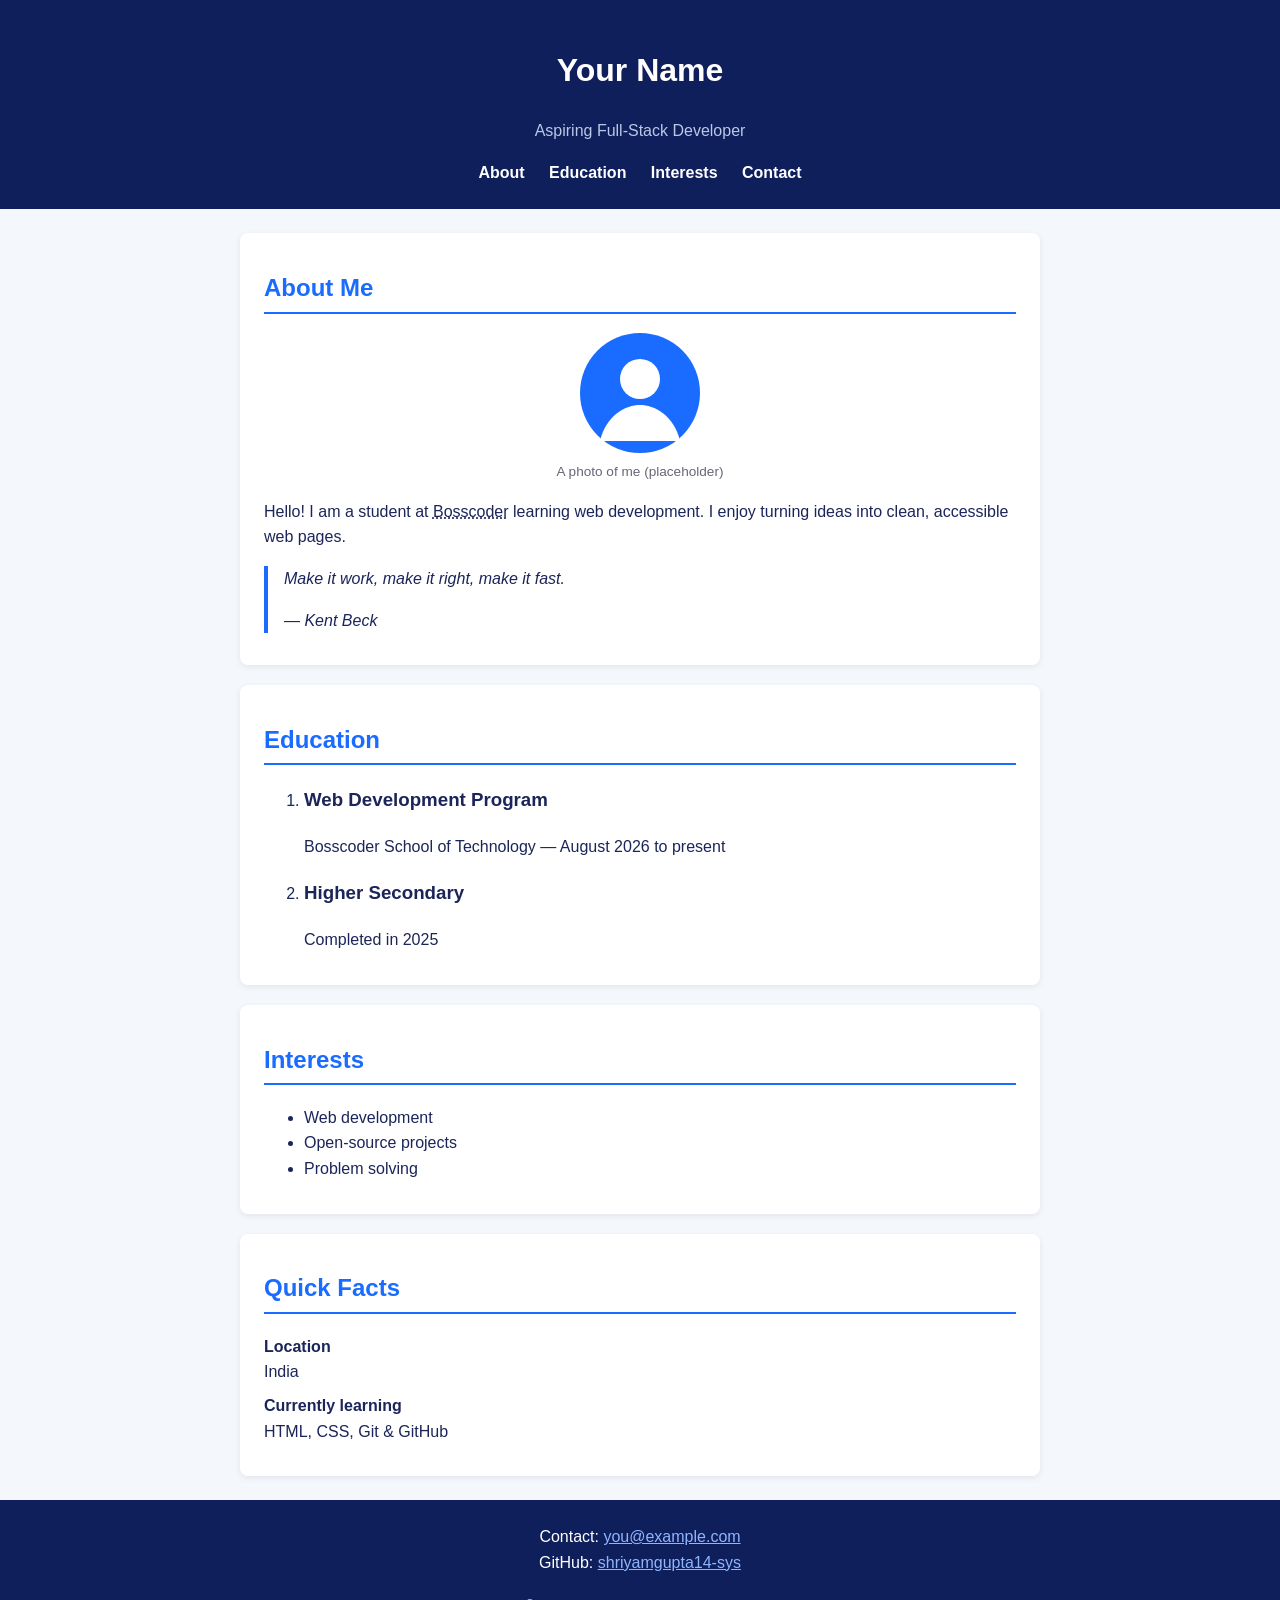
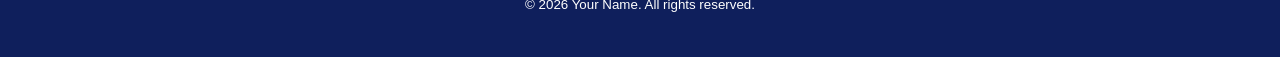
==== module-2-html-css-foundations/P5-semantic-bio/index.html @ f61cce89 "Add files via upload" ====
<!DOCTYPE html>
<html lang="en">
<head>
  <meta charset="UTF-8">
  <meta name="viewport" content="width=device-width, initial-scale=1.0">
  <meta name="description" content="Personal bio page built with semantic HTML5 elements.">
  <title>Bio – Your Name</title>
  <link rel="stylesheet" href="style.css">
</head>
<body>

  <header class="site-header">
    <h1>Your Name</h1>
    <p class="tagline">Aspiring Full-Stack Developer</p>
    <nav aria-label="Main navigation">
      <ul>
        <li><a href="#about">About</a></li>
        <li><a href="#education">Education</a></li>
        <li><a href="#interests">Interests</a></li>
        <li><a href="#contact">Contact</a></li>
      </ul>
    </nav>
  </header>

  <main>
    <article>
      <section id="about">
        <h2>About Me</h2>
        <figure>
          <svg role="img" aria-label="Profile picture placeholder" viewBox="0 0 120 120" width="120" height="120">
            <circle cx="60" cy="60" r="60" fill="#1a6bff"/>
            <circle cx="60" cy="46" r="20" fill="#fff"/>
            <path d="M20 108c6-26 26-36 40-36s34 10 40 36z" fill="#fff"/>
          </svg>
          <figcaption>A photo of me (placeholder)</figcaption>
        </figure>
        <p>Hello! I am a student at <abbr title="Bosscoder School of Technology">Bosscoder</abbr> learning web development. I enjoy turning ideas into clean, accessible web pages.</p>
        <blockquote>
          <p>Make it work, make it right, make it fast.</p>
          <footer>— Kent Beck</footer>
        </blockquote>
      </section>

      <section id="education">
        <h2>Education</h2>
        <ol>
          <li>
            <h3>Web Development Program</h3>
            <p>Bosscoder School of Technology — <time datetime="2026-08">August 2026</time> to present</p>
          </li>
          <li>
            <h3>Higher Secondary</h3>
            <p>Completed in <time datetime="2025">2025</time></p>
          </li>
        </ol>
      </section>

      <section id="interests">
        <h2>Interests</h2>
        <ul>
          <li>Web development</li>
          <li>Open-source projects</li>
          <li>Problem solving</li>
        </ul>
      </section>
    </article>

    <aside>
      <h2>Quick Facts</h2>
      <dl>
        <dt>Location</dt>
        <dd>India</dd>
        <dt>Currently learning</dt>
        <dd>HTML, CSS, Git &amp; GitHub</dd>
      </dl>
    </aside>
  </main>

  <footer id="contact" class="site-footer">
    <address>
      Contact: <a href="mailto:you@example.com">you@example.com</a><br>
      GitHub: <a href="https://github.com/shriyamgupta14-sys">shriyamgupta14-sys</a>
    </address>
    <p><small>&copy; 2026 Your Name. All rights reserved.</small></p>
  </footer>

</body>
</html>
---- module-2-html-css-foundations/P5-semantic-bio/style.css ----
body {
  font-family: Arial, Helvetica, sans-serif;
  line-height: 1.6;
  color: #1b2559;
  background: #f4f7fc;
  margin: 0;
}

.site-header,
.site-footer {
  background: #0f1f5c;
  color: #fff;
  text-align: center;
  padding: 24px 16px;
}

.tagline { margin: 4px 0 16px; color: #b9c8e6; }

nav ul { list-style: none; margin: 0; padding: 0; }
nav li { display: inline-block; margin: 0 10px; }
nav a { color: #fff; text-decoration: none; font-weight: bold; }
nav a:hover { text-decoration: underline; }

main {
  max-width: 800px;
  margin: 24px auto;
  padding: 0 16px;
}

section, aside {
  background: #fff;
  padding: 16px 24px;
  margin-bottom: 20px;
  border-radius: 8px;
  box-shadow: 0 2px 6px rgba(0, 0, 0, .08);
}

h2 { color: #1a6bff; border-bottom: 2px solid #1a6bff; padding-bottom: 4px; }

figure { margin: 0 0 16px; text-align: center; }
figcaption { font-size: .85rem; color: #667; }

blockquote {
  margin: 16px 0;
  padding-left: 16px;
  border-left: 4px solid #1a6bff;
  font-style: italic;
}

dt { font-weight: bold; }
dd { margin: 0 0 8px; }

address { font-style: normal; }
.site-footer a { color: #8fb5ff; }
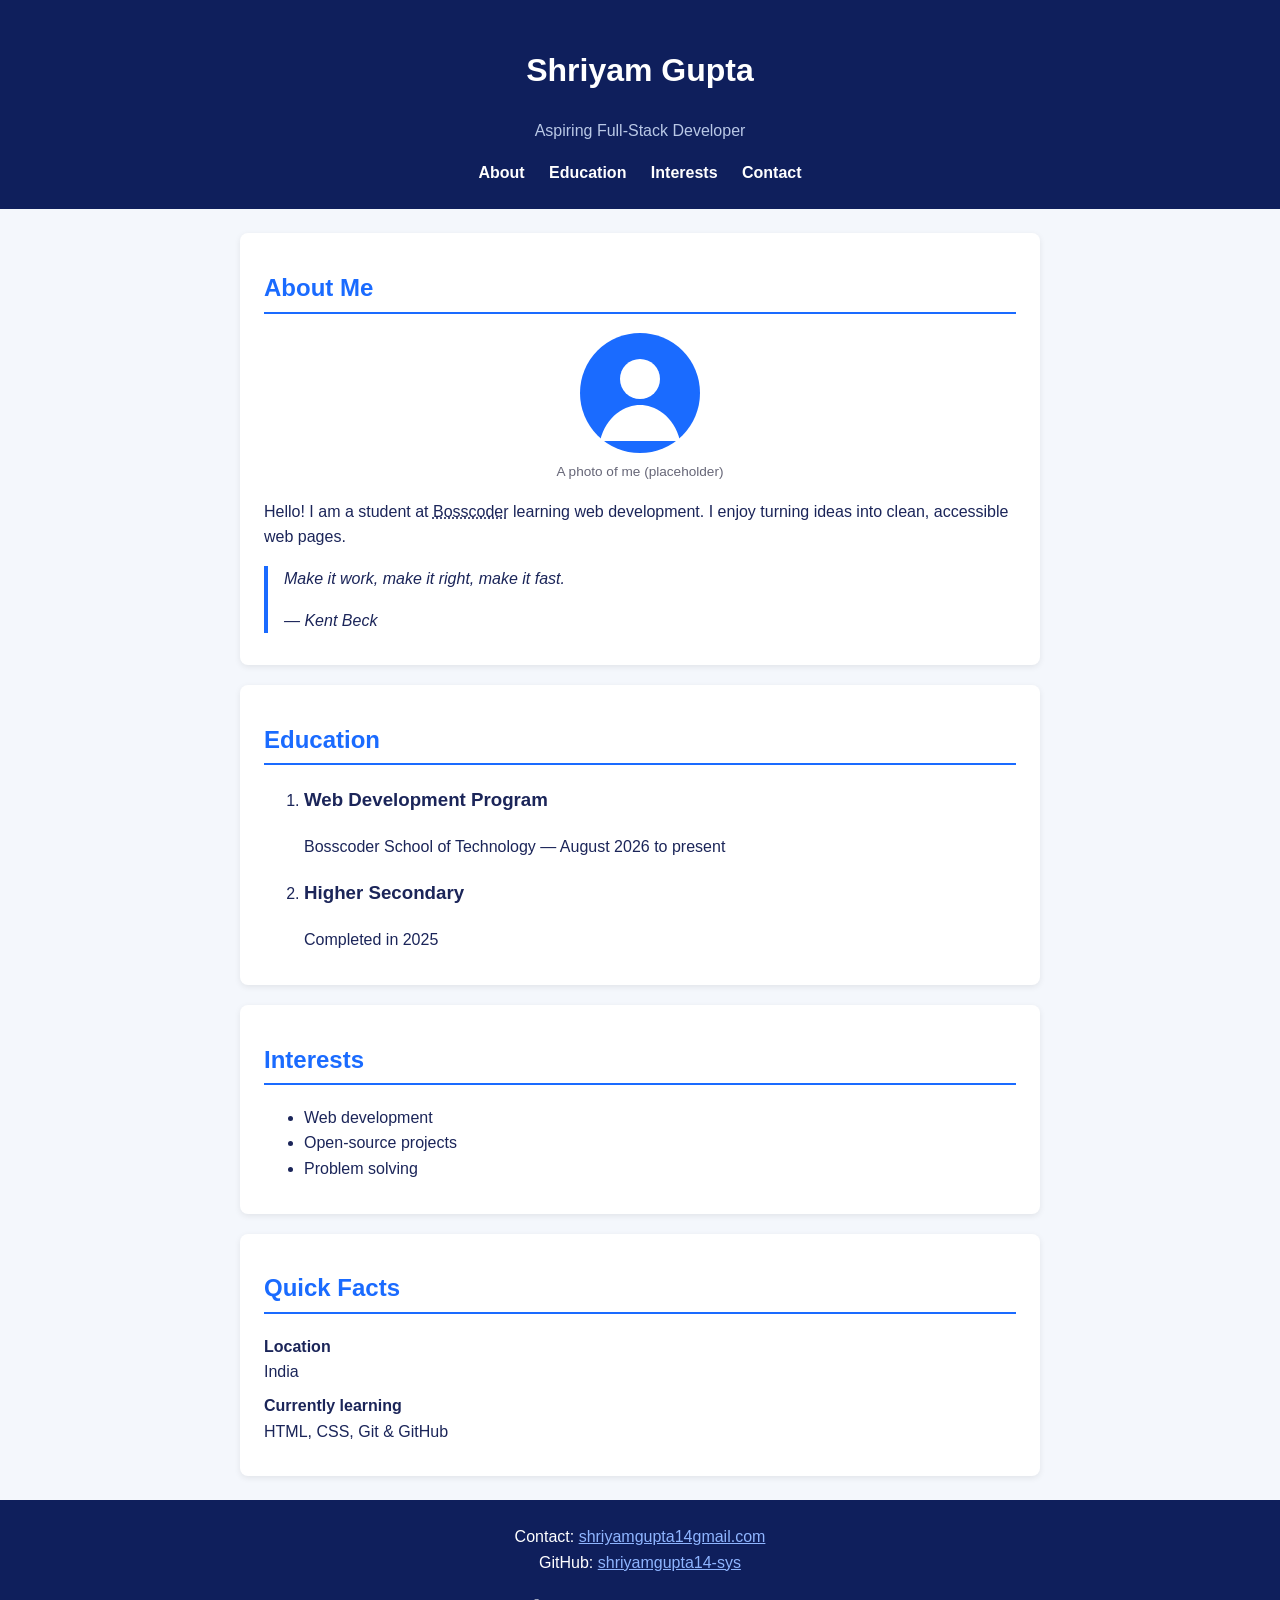
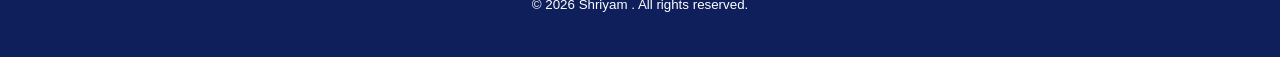
==== commit d5176bd2: "Update index.html" ====
--- a/module-2-html-css-foundations/P5-semantic-bio/index.html
+++ b/module-2-html-css-foundations/P5-semantic-bio/index.html
@@ -10,7 +10,7 @@
 <body>
 
   <header class="site-header">
-    <h1>Your Name</h1>
+    <h1>Shriyam Gupta</h1>
     <p class="tagline">Aspiring Full-Stack Developer</p>
     <nav aria-label="Main navigation">
       <ul>
@@ -78,10 +78,10 @@
 
   <footer id="contact" class="site-footer">
     <address>
-      Contact: <a href="mailto:you@example.com">you@example.com</a><br>
+      Contact: <a href="mailto:you@example.com">shriyamgupta14gmail.com</a><br>
       GitHub: <a href="https://github.com/shriyamgupta14-sys">shriyamgupta14-sys</a>
     </address>
-    <p><small>&copy; 2026 Your Name. All rights reserved.</small></p>
+    <p><small>&copy; 2026 Shriyam . All rights reserved.</small></p>
   </footer>
 
 </body>
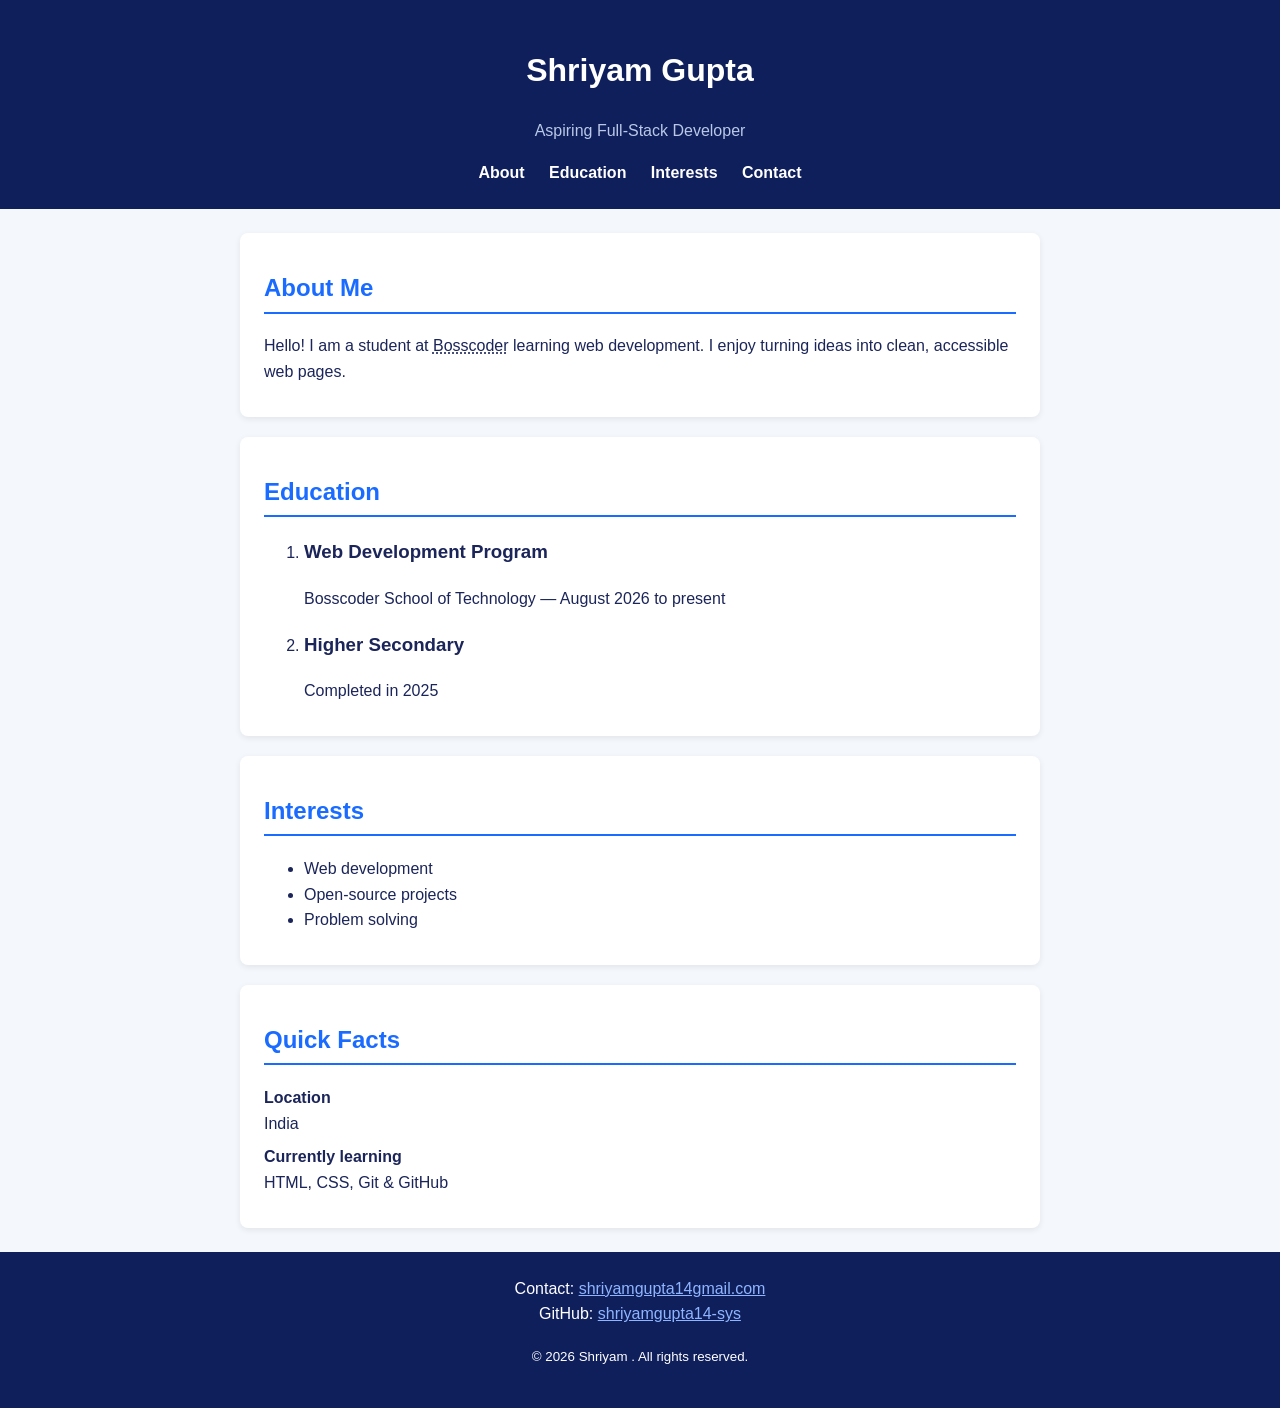
==== commit 90c8c9a9: "Update index.html" ====
--- a/module-2-html-css-foundations/P5-semantic-bio/index.html
+++ b/module-2-html-css-foundations/P5-semantic-bio/index.html
@@ -4,7 +4,7 @@
   <meta charset="UTF-8">
   <meta name="viewport" content="width=device-width, initial-scale=1.0">
   <meta name="description" content="Personal bio page built with semantic HTML5 elements.">
-  <title>Bio – Your Name</title>
+  <title>Bio – Shriyam Gupta</title>
   <link rel="stylesheet" href="style.css">
 </head>
 <body>
@@ -26,19 +26,7 @@
     <article>
       <section id="about">
         <h2>About Me</h2>
-        <figure>
-          <svg role="img" aria-label="Profile picture placeholder" viewBox="0 0 120 120" width="120" height="120">
-            <circle cx="60" cy="60" r="60" fill="#1a6bff"/>
-            <circle cx="60" cy="46" r="20" fill="#fff"/>
-            <path d="M20 108c6-26 26-36 40-36s34 10 40 36z" fill="#fff"/>
-          </svg>
-          <figcaption>A photo of me (placeholder)</figcaption>
-        </figure>
         <p>Hello! I am a student at <abbr title="Bosscoder School of Technology">Bosscoder</abbr> learning web development. I enjoy turning ideas into clean, accessible web pages.</p>
-        <blockquote>
-          <p>Make it work, make it right, make it fast.</p>
-          <footer>— Kent Beck</footer>
-        </blockquote>
       </section>
 
       <section id="education">
